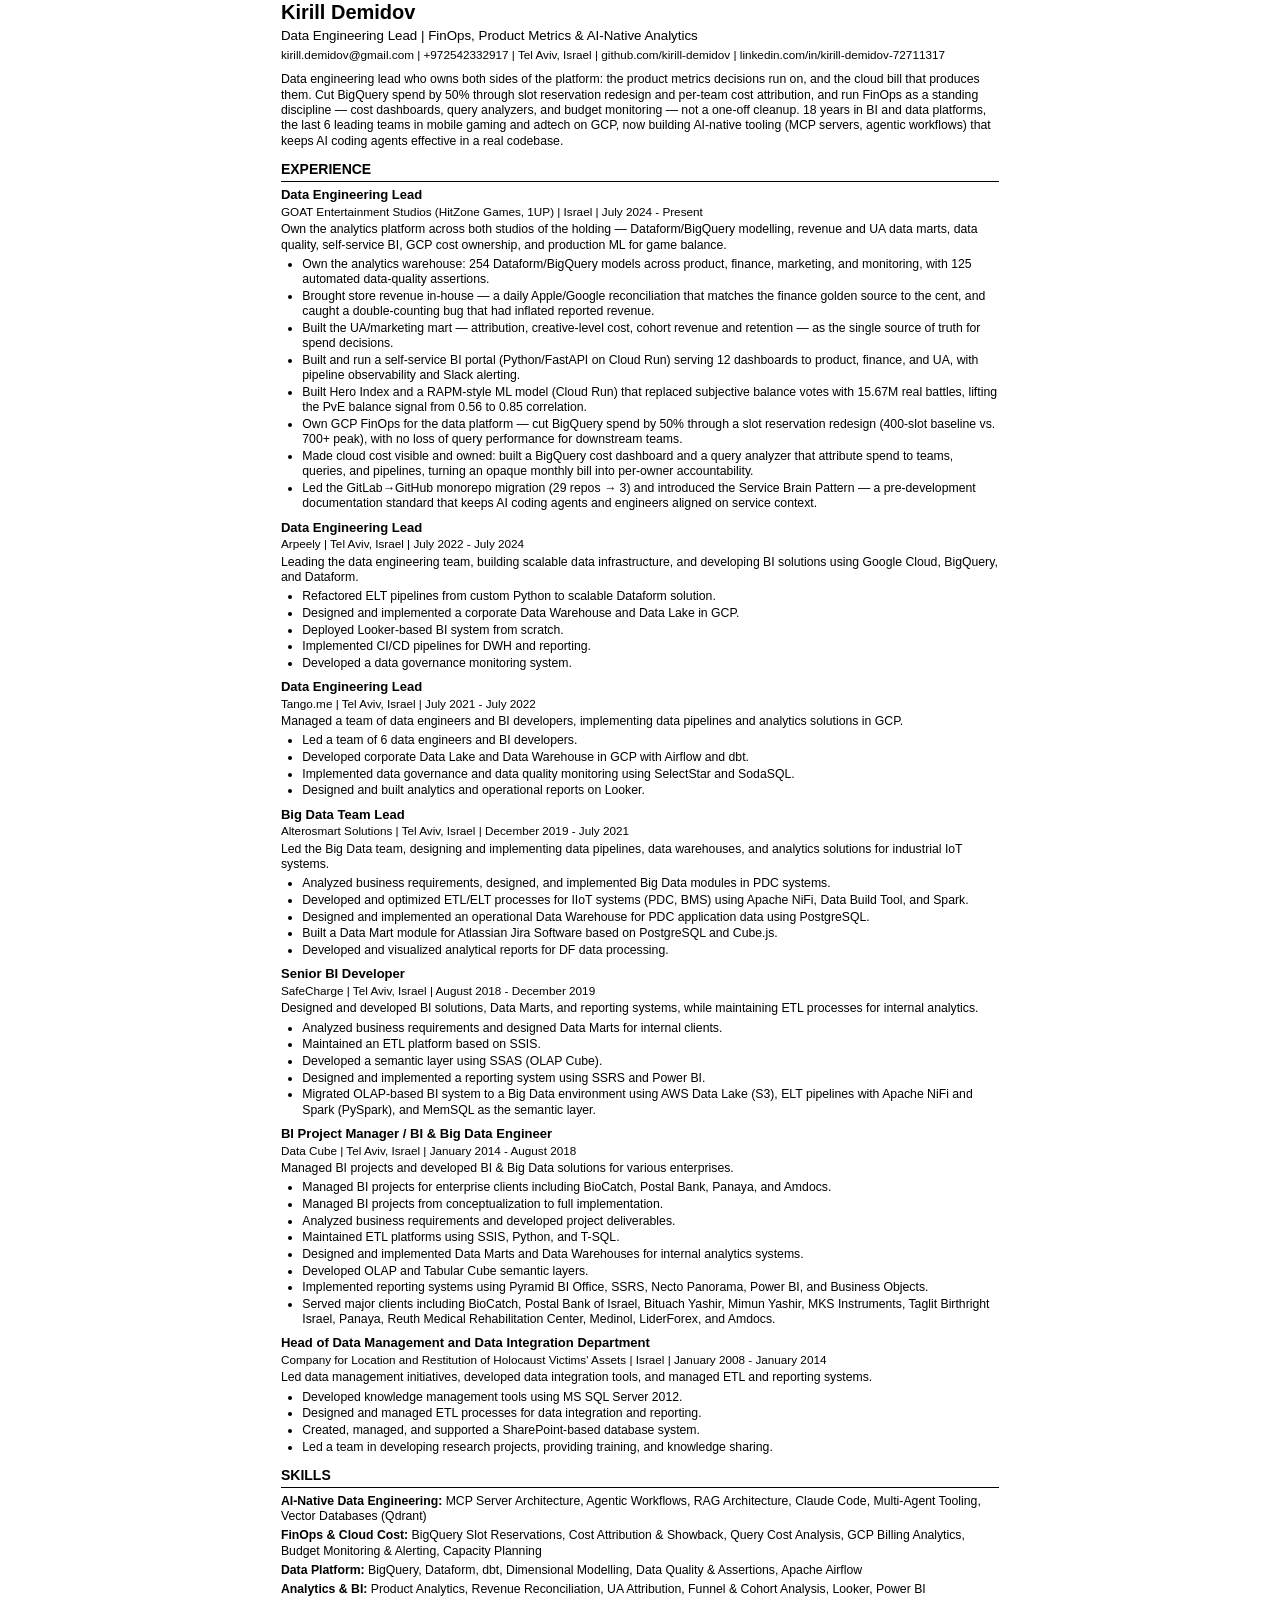
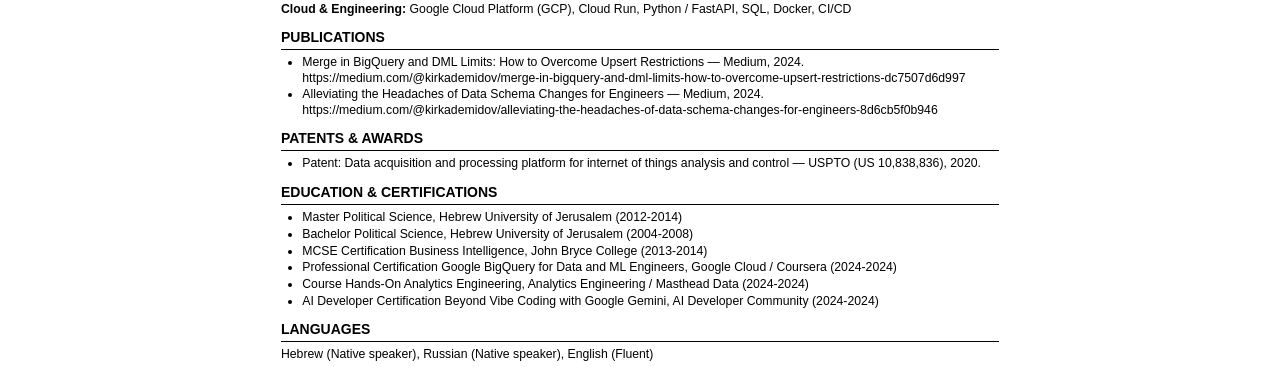
==== cv-ats.html @ 23a9ed95 "feat: reposition the CV around FinOps and add ATS/PDF exports Content, all of it through the JSON so" ====
<!DOCTYPE html>
<html lang="en">
<head>
<meta charset="UTF-8">
<title>Kirill Demidov — Data Engineering Lead | FinOps, Product Metrics &amp; AI-Native Analytics</title>
<style>
  /* ATS-safe: one column, no floats, no grid, no background graphics */
  @page { size: A4; margin: 11mm 12mm; }
  body {
    font-family: Arial, Helvetica, sans-serif;
    font-size: 9.2pt;
    line-height: 1.25;
    color: #000;
    background: #fff;
    max-width: 190mm;
    margin: 0 auto;
    padding: 0;
  }
  h1 { font-size: 15pt; margin: 0 0 2pt; }
  .label { font-size: 10pt; margin: 0 0 3pt; }
  .contacts { font-size: 8.8pt; margin: 0 0 7pt; }
  .summary { margin: 0 0 8pt; }
  h2 {
    font-size: 10.5pt;
    margin: 9pt 0 4pt;
    padding-bottom: 2pt;
    border-bottom: 1px solid #000;
    text-transform: uppercase;
  }
  h3 { font-size: 9.8pt; margin: 0 0 1pt; }
  .meta { font-size: 8.8pt; margin: 0 0 2pt; }
  .entry { margin-bottom: 6pt; page-break-inside: avoid; }
  p { margin: 0 0 3pt; }
  ul { margin: 3pt 0 0; padding-left: 16pt; }
  li { margin-bottom: 1pt; }
</style>
</head>
<body>
<h1>Kirill Demidov</h1>
<p class='label'>Data Engineering Lead | FinOps, Product Metrics &amp; AI-Native Analytics</p>
<p class='contacts'>kirill.demidov@gmail.com | +972542332917 | Tel Aviv, Israel | github.com/kirill-demidov | linkedin.com/in/kirill-demidov-72711317</p>
<p class='summary'>Data engineering lead who owns both sides of the platform: the product metrics decisions run on, and the cloud bill that produces them. Cut BigQuery spend by 50% through slot reservation redesign and per-team cost attribution, and run FinOps as a standing discipline — cost dashboards, query analyzers, and budget monitoring — not a one-off cleanup. 18 years in BI and data platforms, the last 6 leading teams in mobile gaming and adtech on GCP, now building AI-native tooling (MCP servers, agentic workflows) that keeps AI coding agents effective in a real codebase.</p>
<h2>Experience</h2>
<div class='entry'>
<h3>Data Engineering Lead</h3>
<p class='meta'>GOAT Entertainment Studios (HitZone Games, 1UP) | Israel | July 2024 - Present</p>
<p>Own the analytics platform across both studios of the holding — Dataform/BigQuery modelling, revenue and UA data marts, data quality, self-service BI, GCP cost ownership, and production ML for game balance.</p>
<ul><li>Own the analytics warehouse: 254 Dataform/BigQuery models across product, finance, marketing, and monitoring, with 125 automated data-quality assertions.</li><li>Brought store revenue in-house — a daily Apple/Google reconciliation that matches the finance golden source to the cent, and caught a double-counting bug that had inflated reported revenue.</li><li>Built the UA/marketing mart — attribution, creative-level cost, cohort revenue and retention — as the single source of truth for spend decisions.</li><li>Built and run a self-service BI portal (Python/FastAPI on Cloud Run) serving 12 dashboards to product, finance, and UA, with pipeline observability and Slack alerting.</li><li>Built Hero Index and a RAPM-style ML model (Cloud Run) that replaced subjective balance votes with 15.67M real battles, lifting the PvE balance signal from 0.56 to 0.85 correlation.</li><li>Own GCP FinOps for the data platform — cut BigQuery spend by 50% through a slot reservation redesign (400-slot baseline vs. 700+ peak), with no loss of query performance for downstream teams.</li><li>Made cloud cost visible and owned: built a BigQuery cost dashboard and a query analyzer that attribute spend to teams, queries, and pipelines, turning an opaque monthly bill into per-owner accountability.</li><li>Led the GitLab→GitHub monorepo migration (29 repos → 3) and introduced the Service Brain Pattern — a pre-development documentation standard that keeps AI coding agents and engineers aligned on service context.</li></ul>
</div>
<div class='entry'>
<h3>Data Engineering Lead</h3>
<p class='meta'>Arpeely | Tel Aviv, Israel | July 2022 - July 2024</p>
<p>Leading the data engineering team, building scalable data infrastructure, and developing BI solutions using Google Cloud, BigQuery, and Dataform.</p>
<ul><li>Refactored ELT pipelines from custom Python to scalable Dataform solution.</li><li>Designed and implemented a corporate Data Warehouse and Data Lake in GCP.</li><li>Deployed Looker-based BI system from scratch.</li><li>Implemented CI/CD pipelines for DWH and reporting.</li><li>Developed a data governance monitoring system.</li></ul>
</div>
<div class='entry'>
<h3>Data Engineering Lead</h3>
<p class='meta'>Tango.me | Tel Aviv, Israel | July 2021 - July 2022</p>
<p>Managed a team of data engineers and BI developers, implementing data pipelines and analytics solutions in GCP.</p>
<ul><li>Led a team of 6 data engineers and BI developers.</li><li>Developed corporate Data Lake and Data Warehouse in GCP with Airflow and dbt.</li><li>Implemented data governance and data quality monitoring using SelectStar and SodaSQL.</li><li>Designed and built analytics and operational reports on Looker.</li></ul>
</div>
<div class='entry'>
<h3>Big Data Team Lead</h3>
<p class='meta'>Alterosmart Solutions | Tel Aviv, Israel | December 2019 - July 2021</p>
<p>Led the Big Data team, designing and implementing data pipelines, data warehouses, and analytics solutions for industrial IoT systems.</p>
<ul><li>Analyzed business requirements, designed, and implemented Big Data modules in PDC systems.</li><li>Developed and optimized ETL/ELT processes for IIoT systems (PDC, BMS) using Apache NiFi, Data Build Tool, and Spark.</li><li>Designed and implemented an operational Data Warehouse for PDC application data using PostgreSQL.</li><li>Built a Data Mart module for Atlassian Jira Software based on PostgreSQL and Cube.js.</li><li>Developed and visualized analytical reports for DF data processing.</li></ul>
</div>
<div class='entry'>
<h3>Senior BI Developer</h3>
<p class='meta'>SafeCharge | Tel Aviv, Israel | August 2018 - December 2019</p>
<p>Designed and developed BI solutions, Data Marts, and reporting systems, while maintaining ETL processes for internal analytics.</p>
<ul><li>Analyzed business requirements and designed Data Marts for internal clients.</li><li>Maintained an ETL platform based on SSIS.</li><li>Developed a semantic layer using SSAS (OLAP Cube).</li><li>Designed and implemented a reporting system using SSRS and Power BI.</li><li>Migrated OLAP-based BI system to a Big Data environment using AWS Data Lake (S3), ELT pipelines with Apache NiFi and Spark (PySpark), and MemSQL as the semantic layer.</li></ul>
</div>
<div class='entry'>
<h3>BI Project Manager / BI &amp; Big Data Engineer</h3>
<p class='meta'>Data Cube | Tel Aviv, Israel | January 2014 - August 2018</p>
<p>Managed BI projects and developed BI &amp; Big Data solutions for various enterprises.</p>
<ul><li>Managed BI projects for enterprise clients including BioCatch, Postal Bank, Panaya, and Amdocs.</li><li>Managed BI projects from conceptualization to full implementation.</li><li>Analyzed business requirements and developed project deliverables.</li><li>Maintained ETL platforms using SSIS, Python, and T-SQL.</li><li>Designed and implemented Data Marts and Data Warehouses for internal analytics systems.</li><li>Developed OLAP and Tabular Cube semantic layers.</li><li>Implemented reporting systems using Pyramid BI Office, SSRS, Necto Panorama, Power BI, and Business Objects.</li><li>Served major clients including BioCatch, Postal Bank of Israel, Bituach Yashir, Mimun Yashir, MKS Instruments, Taglit Birthright Israel, Panaya, Reuth Medical Rehabilitation Center, Medinol, LiderForex, and Amdocs.</li></ul>
</div>
<div class='entry'>
<h3>Head of Data Management and Data Integration Department</h3>
<p class='meta'>Company for Location and Restitution of Holocaust Victims&#x27; Assets | Israel | January 2008 - January 2014</p>
<p>Led data management initiatives, developed data integration tools, and managed ETL and reporting systems.</p>
<ul><li>Developed knowledge management tools using MS SQL Server 2012.</li><li>Designed and managed ETL processes for data integration and reporting.</li><li>Created, managed, and supported a SharePoint-based database system.</li><li>Led a team in developing research projects, providing training, and knowledge sharing.</li></ul>
</div>
<h2>Skills</h2>
<p><strong>AI-Native Data Engineering:</strong> MCP Server Architecture, Agentic Workflows, RAG Architecture, Claude Code, Multi-Agent Tooling, Vector Databases (Qdrant)</p>
<p><strong>FinOps &amp; Cloud Cost:</strong> BigQuery Slot Reservations, Cost Attribution &amp; Showback, Query Cost Analysis, GCP Billing Analytics, Budget Monitoring &amp; Alerting, Capacity Planning</p>
<p><strong>Data Platform:</strong> BigQuery, Dataform, dbt, Dimensional Modelling, Data Quality &amp; Assertions, Apache Airflow</p>
<p><strong>Analytics &amp; BI:</strong> Product Analytics, Revenue Reconciliation, UA Attribution, Funnel &amp; Cohort Analysis, Looker, Power BI</p>
<p><strong>Cloud &amp; Engineering:</strong> Google Cloud Platform (GCP), Cloud Run, Python / FastAPI, SQL, Docker, CI/CD</p>
<h2>Publications</h2><ul>
<li>Merge in BigQuery and DML Limits: How to Overcome Upsert Restrictions — Medium, 2024. https://medium.com/@kirkademidov/merge-in-bigquery-and-dml-limits-how-to-overcome-upsert-restrictions-dc7507d6d997</li>
<li>Alleviating the Headaches of Data Schema Changes for Engineers — Medium, 2024. https://medium.com/@kirkademidov/alleviating-the-headaches-of-data-schema-changes-for-engineers-8d6cb5f0b946</li>
</ul>
<h2>Patents &amp; Awards</h2><ul>
<li>Patent: Data acquisition and processing platform for internet of things analysis and control — USPTO (US 10,838,836), 2020.</li>
</ul>
<h2>Education &amp; Certifications</h2><ul>
<li>Master Political Science, Hebrew University of Jerusalem (2012-2014)</li>
<li>Bachelor Political Science, Hebrew University of Jerusalem (2004-2008)</li>
<li>MCSE Certification Business Intelligence, John Bryce College (2013-2014)</li>
<li>Professional Certification Google BigQuery for Data and ML Engineers, Google Cloud / Coursera (2024-2024)</li>
<li>Course Hands-On Analytics Engineering, Analytics Engineering / Masthead Data (2024-2024)</li>
<li>AI Developer Certification Beyond Vibe Coding with Google Gemini, AI Developer Community (2024-2024)</li>
</ul>
<h2>Languages</h2>
<p>Hebrew (Native speaker), Russian (Native speaker), English (Fluent)</p>
</body>
</html>
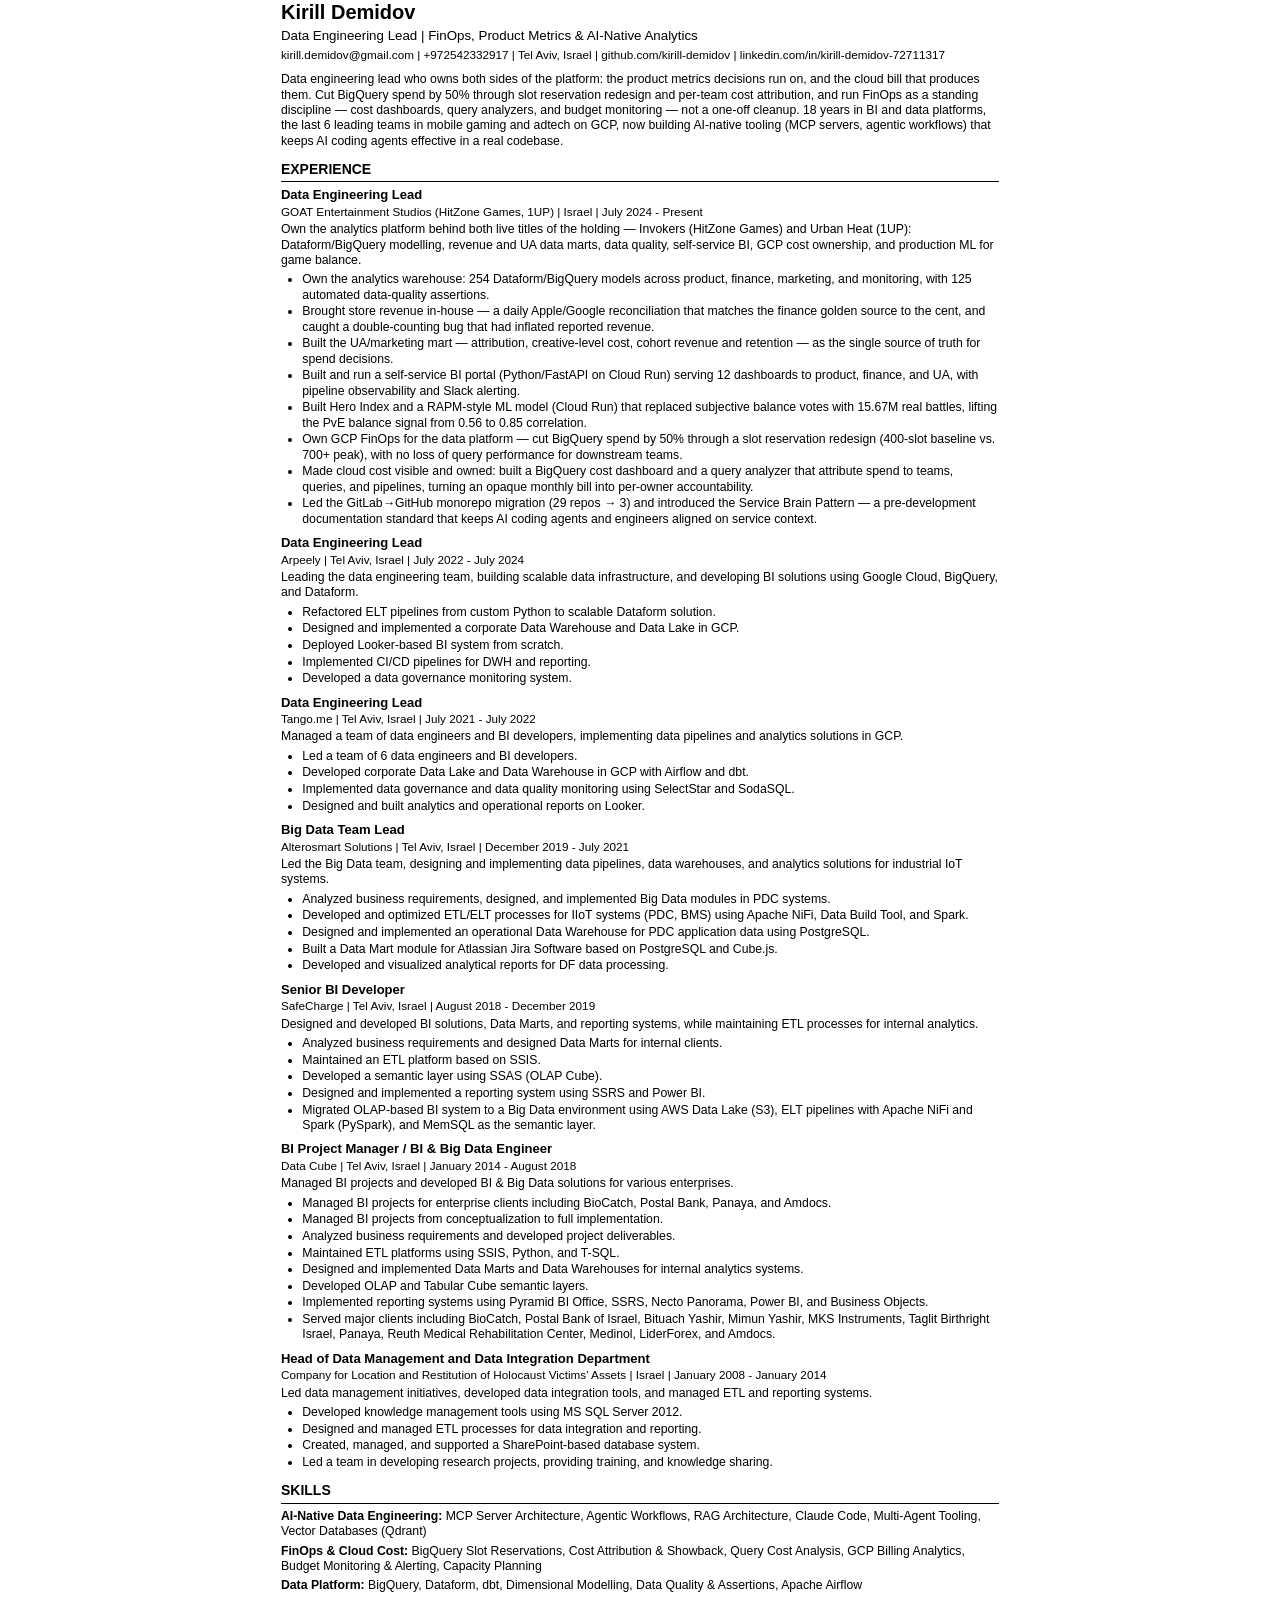
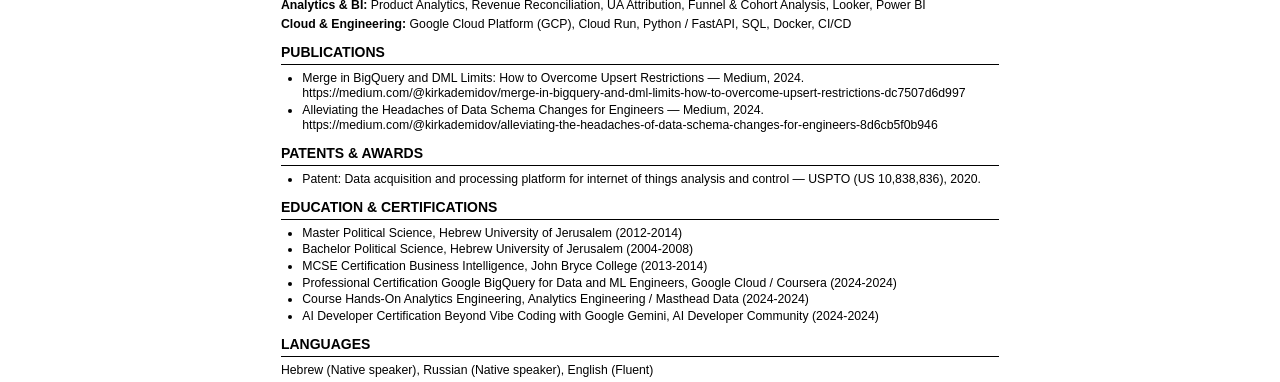
==== commit bd46cacd: "docs: name the two live titles behind the analytics platform Invokers (HitZone Games) and Urban Heat" ====
--- a/cv-ats.html
+++ b/cv-ats.html
@@ -44,7 +44,7 @@
 <div class='entry'>
 <h3>Data Engineering Lead</h3>
 <p class='meta'>GOAT Entertainment Studios (HitZone Games, 1UP) | Israel | July 2024 - Present</p>
-<p>Own the analytics platform across both studios of the holding — Dataform/BigQuery modelling, revenue and UA data marts, data quality, self-service BI, GCP cost ownership, and production ML for game balance.</p>
+<p>Own the analytics platform behind both live titles of the holding — Invokers (HitZone Games) and Urban Heat (1UP): Dataform/BigQuery modelling, revenue and UA data marts, data quality, self-service BI, GCP cost ownership, and production ML for game balance.</p>
 <ul><li>Own the analytics warehouse: 254 Dataform/BigQuery models across product, finance, marketing, and monitoring, with 125 automated data-quality assertions.</li><li>Brought store revenue in-house — a daily Apple/Google reconciliation that matches the finance golden source to the cent, and caught a double-counting bug that had inflated reported revenue.</li><li>Built the UA/marketing mart — attribution, creative-level cost, cohort revenue and retention — as the single source of truth for spend decisions.</li><li>Built and run a self-service BI portal (Python/FastAPI on Cloud Run) serving 12 dashboards to product, finance, and UA, with pipeline observability and Slack alerting.</li><li>Built Hero Index and a RAPM-style ML model (Cloud Run) that replaced subjective balance votes with 15.67M real battles, lifting the PvE balance signal from 0.56 to 0.85 correlation.</li><li>Own GCP FinOps for the data platform — cut BigQuery spend by 50% through a slot reservation redesign (400-slot baseline vs. 700+ peak), with no loss of query performance for downstream teams.</li><li>Made cloud cost visible and owned: built a BigQuery cost dashboard and a query analyzer that attribute spend to teams, queries, and pipelines, turning an opaque monthly bill into per-owner accountability.</li><li>Led the GitLab→GitHub monorepo migration (29 repos → 3) and introduced the Service Brain Pattern — a pre-development documentation standard that keeps AI coding agents and engineers aligned on service context.</li></ul>
 </div>
 <div class='entry'>
